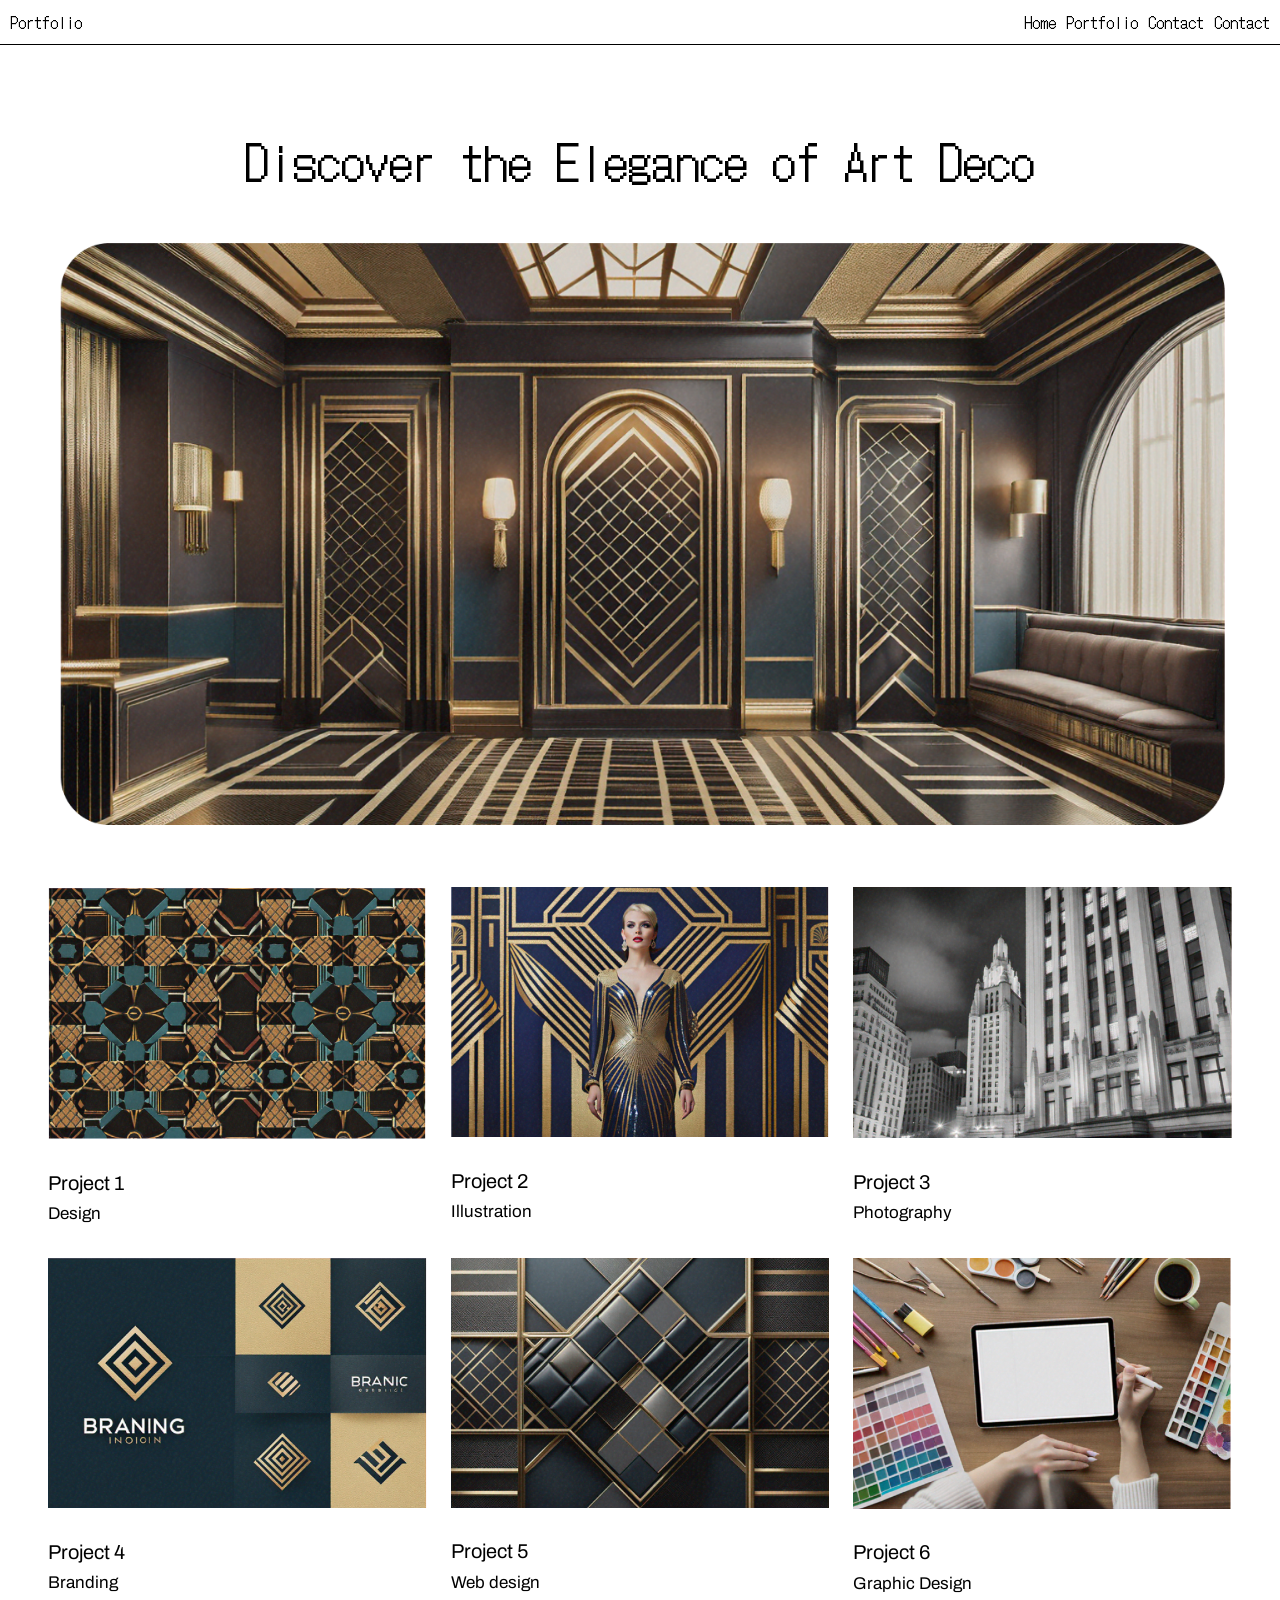
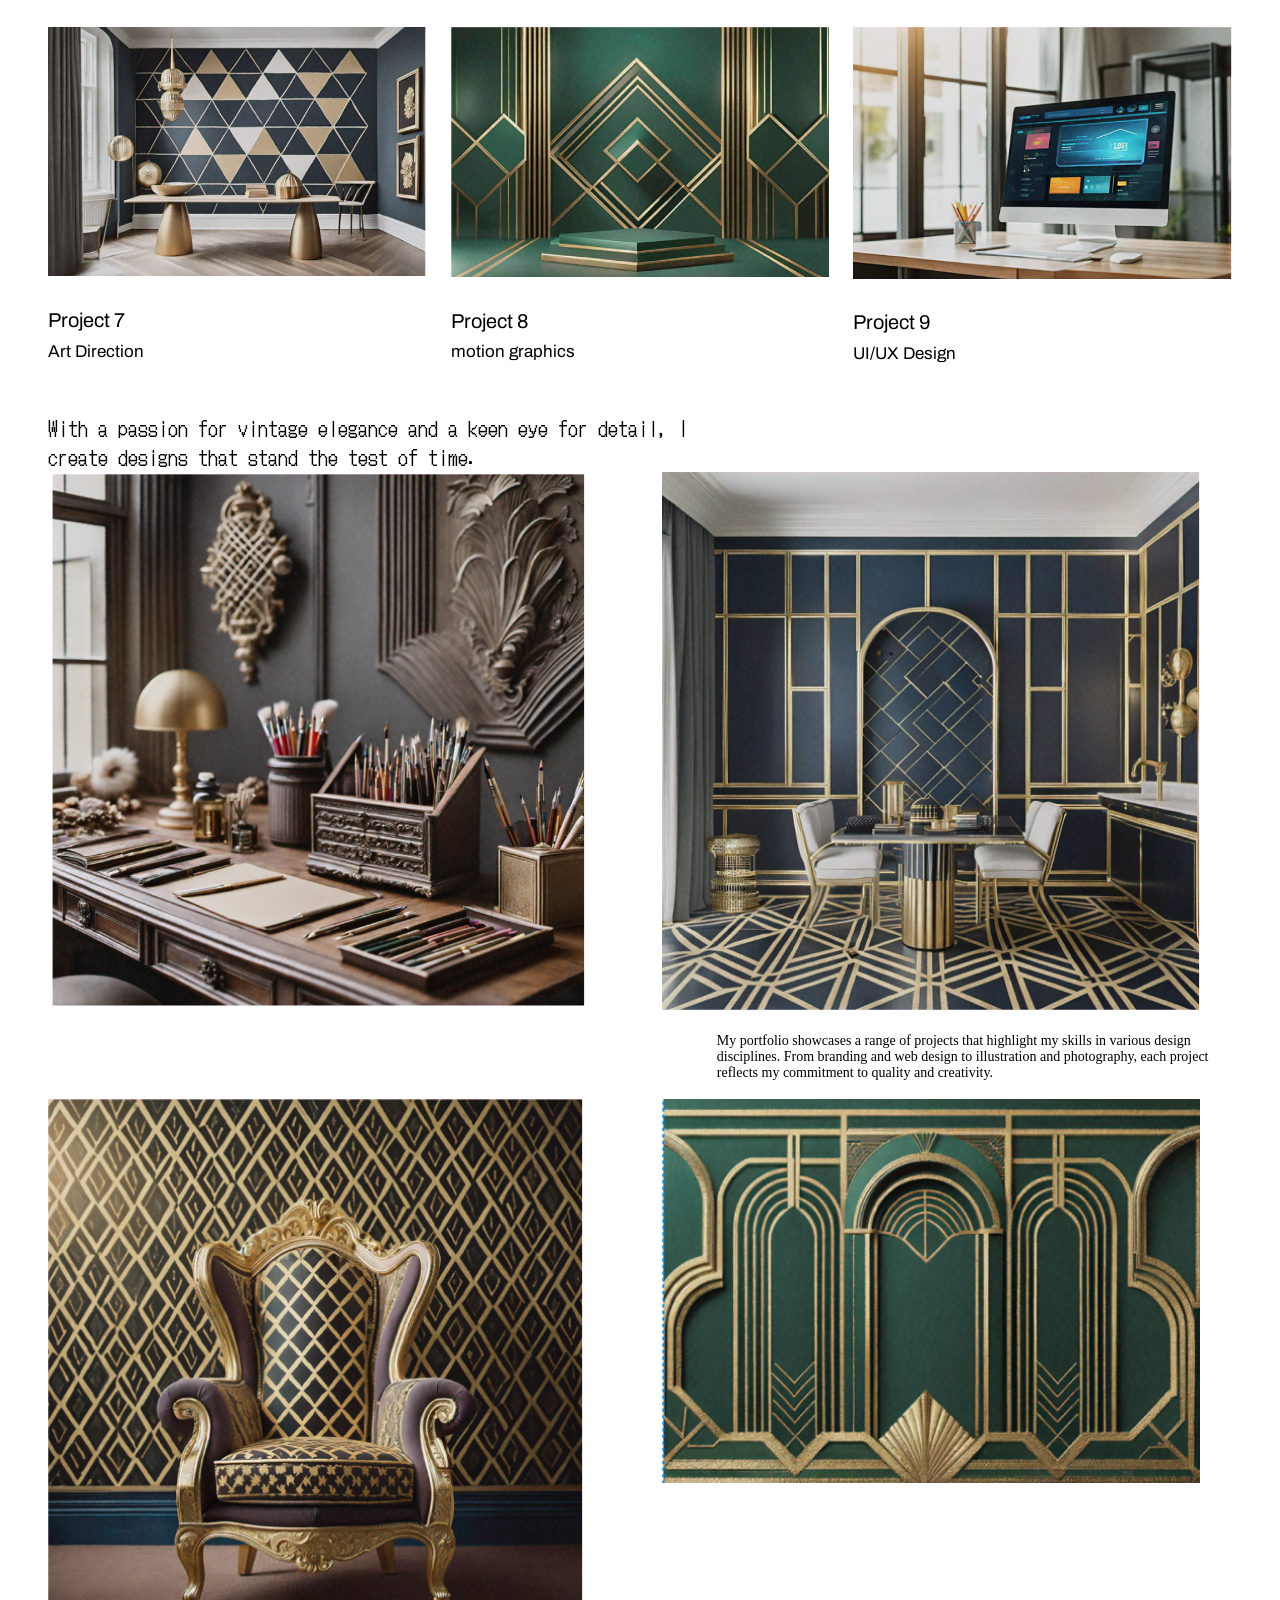
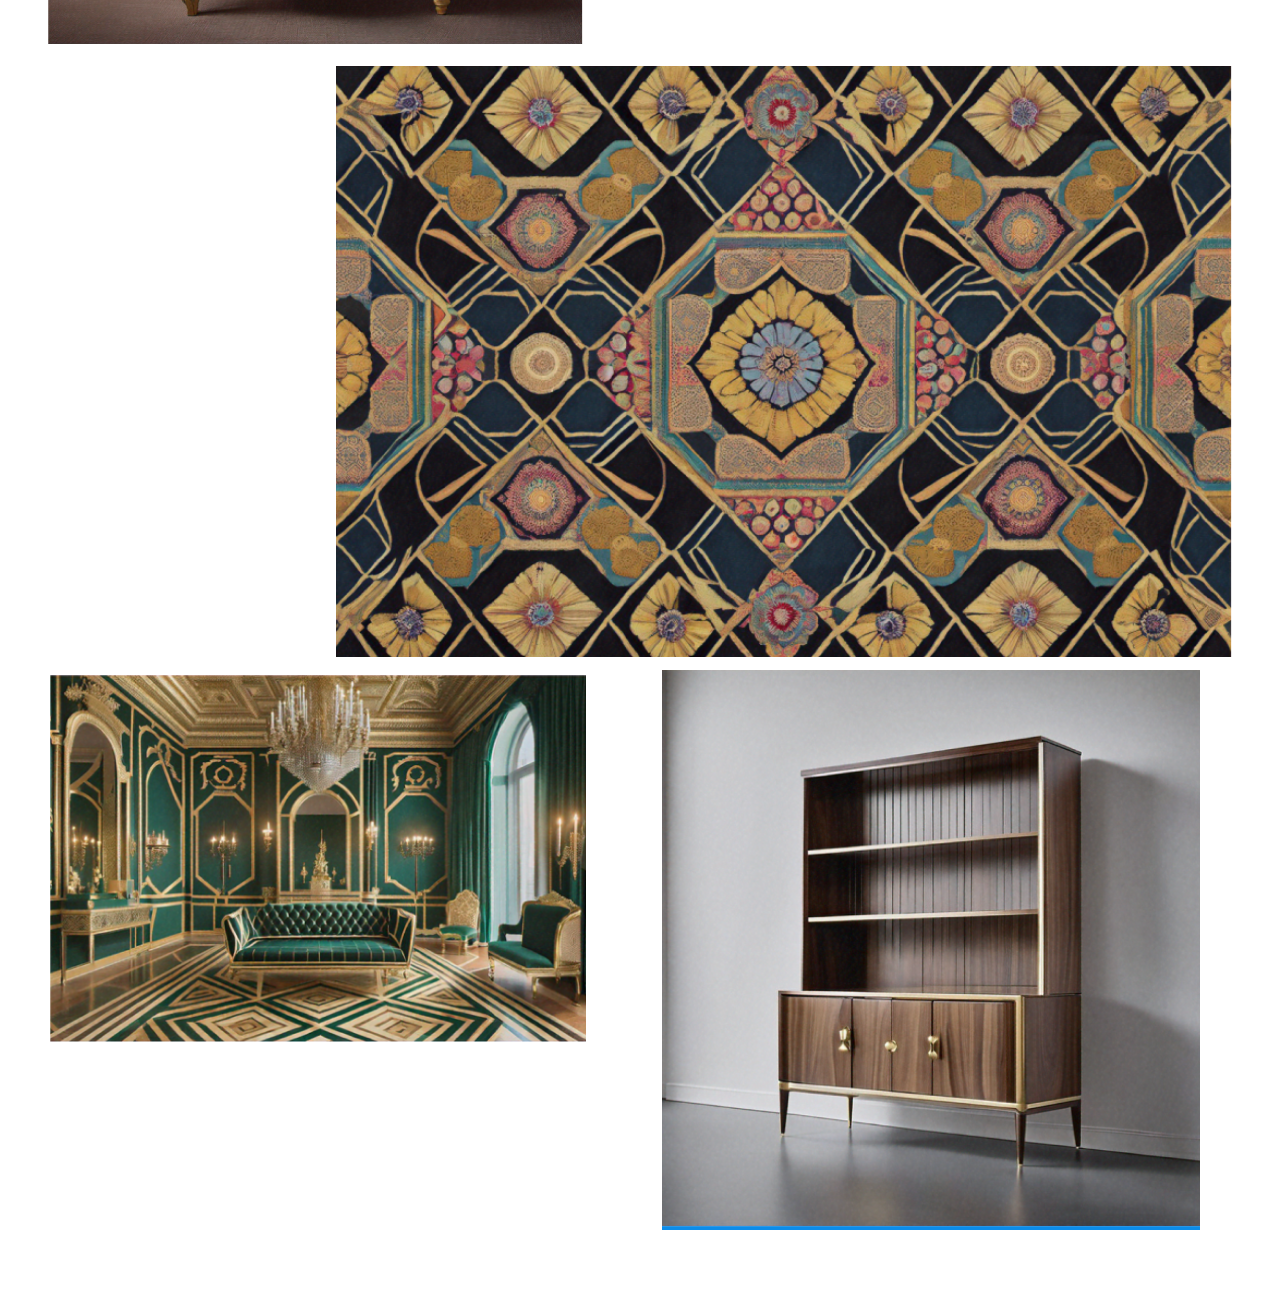
==== capstone.html @ 52e824f2 "First commit" ====
<!DOCTYPE html>
<html lang="en">
<head>
    <meta charset="UTF-8">
    <meta name="viewport" content="width=device-width, initial-scale=1.0">
    <title>Document</title>
    <link rel="stylesheet" href="./capstone.css">
    <link href='https://fonts.googleapis.com/css?family=DotGothic16' rel='stylesheet'>
    <link href='https://fonts.googleapis.com/css?family=Archivo' rel='stylesheet'>
</head>
<body>
    <header class="header">
        <div>Portfolio</div>
        <div class="header2">
            <div>Home</div>
            <div>Portfolio</div>
            <div>Contact</div>
            <div>Contact</div>
        </div>
    </header>
    <div class="main">
        <div class="main-header">
            <h1>Discover the Elegance of Art Deco</h1>
            <img src="image10.png" alt="">
        </div>

        <div class="main-grid">
            <div class="item">
                <img src="image1.png" alt="">
                <h4>Project 1</h4>
                <p>Design</p>
            </div>

            <div class="item">
                <img src="IMAGE2.png" alt="">
                <h4>Project 2</h4>
                <p>Illustration</p>
            </div>

            <div class="item">
                <img src="IMAGE3.png" alt="">
                <h4>Project 3</h4>
                <p>Photography</p>
            </div>

            <div class="item">
                <img src="image4.png" alt="">
                <h4>Project 4</h4>
                <p>Branding</p>
            </div>

            <div class="item">
                <img src="image5.png" alt="">
                <h4>Project 5</h4>
                <p>Web design</p>
            </div>

            <div class="item">
                <img src="image6.png" alt="">
                <h4>Project 6</h4>
                <p>Graphic Design</p>
            </div>

            <div class="item">
                <img src="image7.png" alt="">
                <h4>Project 7</h4>
                <p>Art Direction</p>
            </div>
            
            
            <div class="item">
                <img src="image8.png" alt="">
                <h4>Project 8</h4>
                <p>motion graphics</p>
            </div>
            
           
            <div class="item">
                <img src="image9.png" alt="">
                <h4>Project 9</h4>
                <p>UI/UX Design</p>
            </div>
       
        </div>
        <div class="main-caption">
            <div>With a passion for vintage elegance and a keen eye for detail, I create designs that stand the test of time.
            </div>
            
        </div>
        <div class="second-grid">
            <div class="second-item">
                <img src="image11.png" alt="">
            </div>
            <div class="third-item">
                <img src="image12.png" alt="">
                
            </div>
        </div>    
        <div class="third-grid">
            <p></p>
            <div>My portfolio showcases a range of projects that highlight my skills in various design disciplines. From branding and web design to illustration and photography, each project reflects my commitment to quality and creativity.</div>

        </div> 
        <div class="fourth-grid">
            <div class="fourth-item">
                <img src="./image 13.png" alt="">
                
            </div>
            <div class="fifth-item">
            <img src="image 14.png" alt="">
            </div>
        </div>
        <div class="fifth-grid">
            <div></div>
            <div class="sixth-item">
                <img src="image 15.png" alt="">
            </div>
        </div>        

        <div class="sixth-grid">
            <div class="seventh-item">
                <img src="image 17.png" alt="">

            </div>
            <div class="eighth-item">
                <img src="image 16.png" alt="">
            </div>


        </div>

      

       

            
       
            
    </div>
        
    
</body>
</html>
---- capstone.css ----
body{
    padding: 0;
    margin: 0;
   
   
}
.header{
    display: flex;
    justify-content: space-between;
    border-bottom: 1px solid black;
    padding: 10px ; 
    font-family: 'DotGothic16';   
   
}
.header2{
    display: flex;
    justify-content: space-evenly;
    gap: 10px;
    font-family: 'DotGothic16';
}
h1{
    font-family: 'DotGothic16';
    font-weight: 400;
    text-align: center;

    
   
    
}
.main{
    padding: 48px;
}
.main-header{
    text-align: center;
    font-weight: 400;
    font-size: x-large;


}
.main-header img{
    width: 100%;
    border-radius: 20px;
    margin-bottom: 40px;
    border: 1px solid #00000000;
  
    

    
}
.main-grid{
    display: grid;
    grid-template-columns: repeat(3,1fr);
    grid-gap: 1.5rem;
    
    
    
}

    
    

h4{
    line-height: 24%;
    font-size: 20px;
    font-family: 
    "Archivo";
    
    margin-top: 10%;
    font-weight: 400;
}
p{
    line-height: 24%;
    font-size: 17px;
    font-family: 
    "Archivo";
    font-weight: 400;
   
}
.item img{
    width: 100%;
}
.main-caption{
    
    
    width: 50vw;
    margin-top: 2em;
    font-family: 'DotGothic16'; 
    font-size: 20px;  
    font-weight: 400;
    color: #000000;

   
}
.second-grid{
    display:flex;
    width: 90vw;
    justify-content: space-between;
}
.second-grid img{
    width: 42vw;
    margin-bottom: 2vh;
}
.third-grid{
    display: grid;
    grid-template-columns: repeat(2,1fr);
    margin-bottom: 2vh;
    gap: 12vw;

}
.fourth-grid{
    display:flex;
    width: 90vw;
    justify-content: space-between;
}
.fourth-grid img{
    width: 42vw;
    margin-bottom: 2vh;
}
.fifth-item img{
    height: 30vw;
}
.fifth-grid{
    display: grid;
    grid-template-columns: 1fr 3fr;
    margin-bottom: 1vh;

}
.sixth-item{
    width: 90vw;
    text-align: right;
    padding: 0;
}
.sixth-item img{
    width: 70vw;
}
.sixth-grid{
    display:flex;
    width: 90vw;
    justify-content: space-between;

}
.sixth-grid img{
    width: 42vw;
    margin-bottom: 2vh;
}
.third-grid div{
    font-size: 14px;
    font-style: Archivo;
    margin: 0px;
}
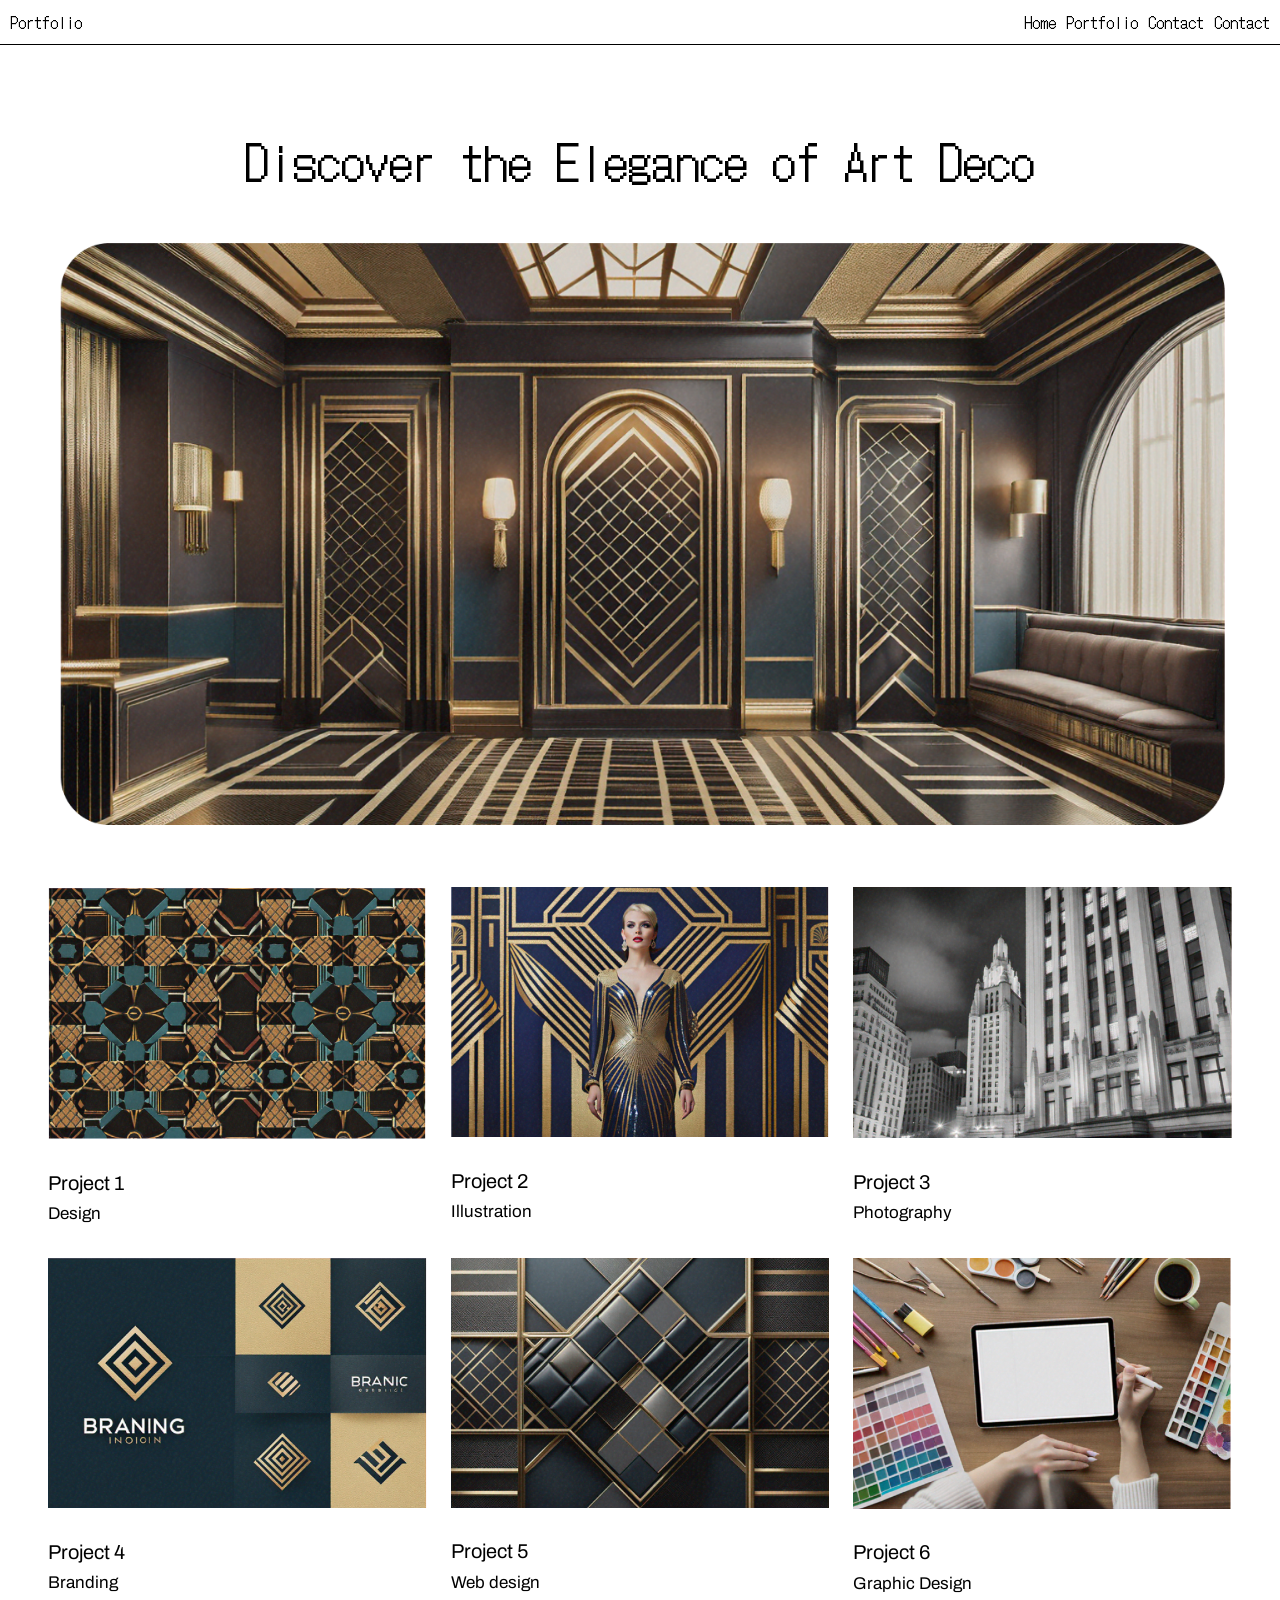
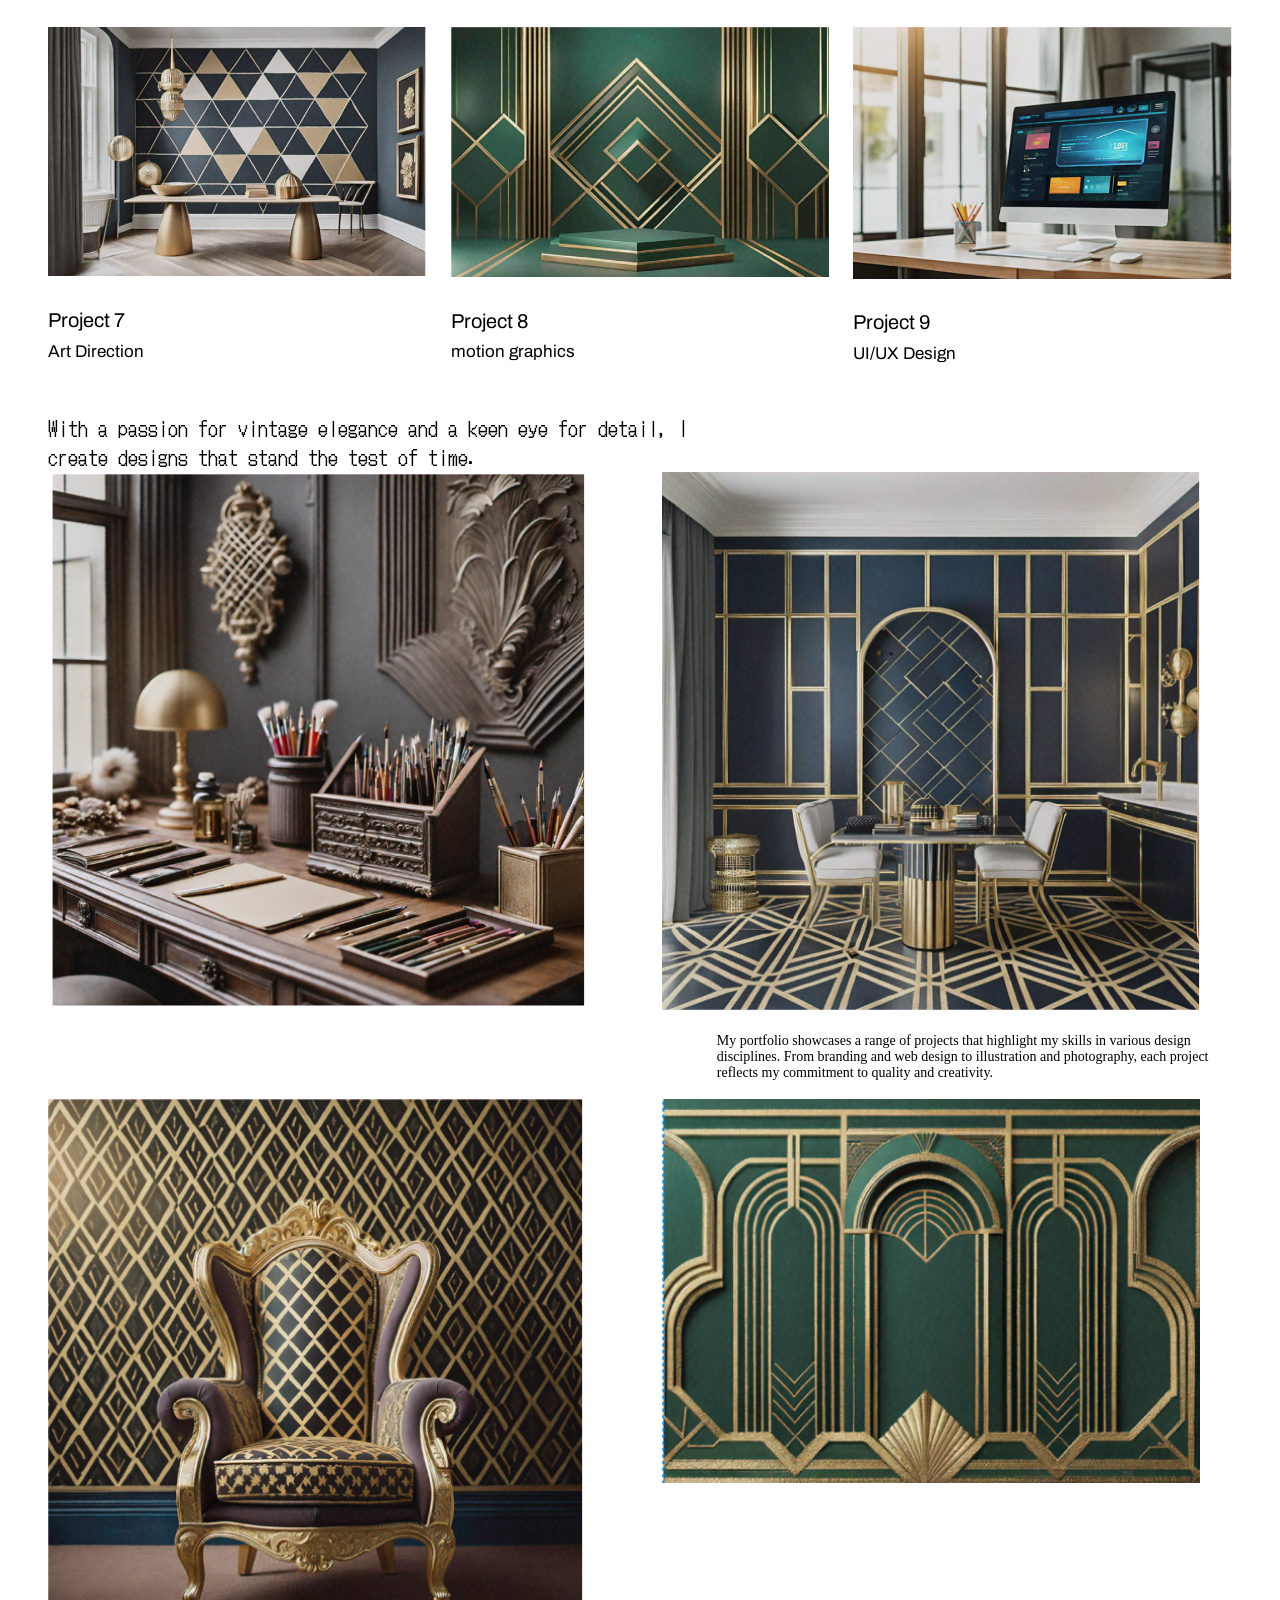
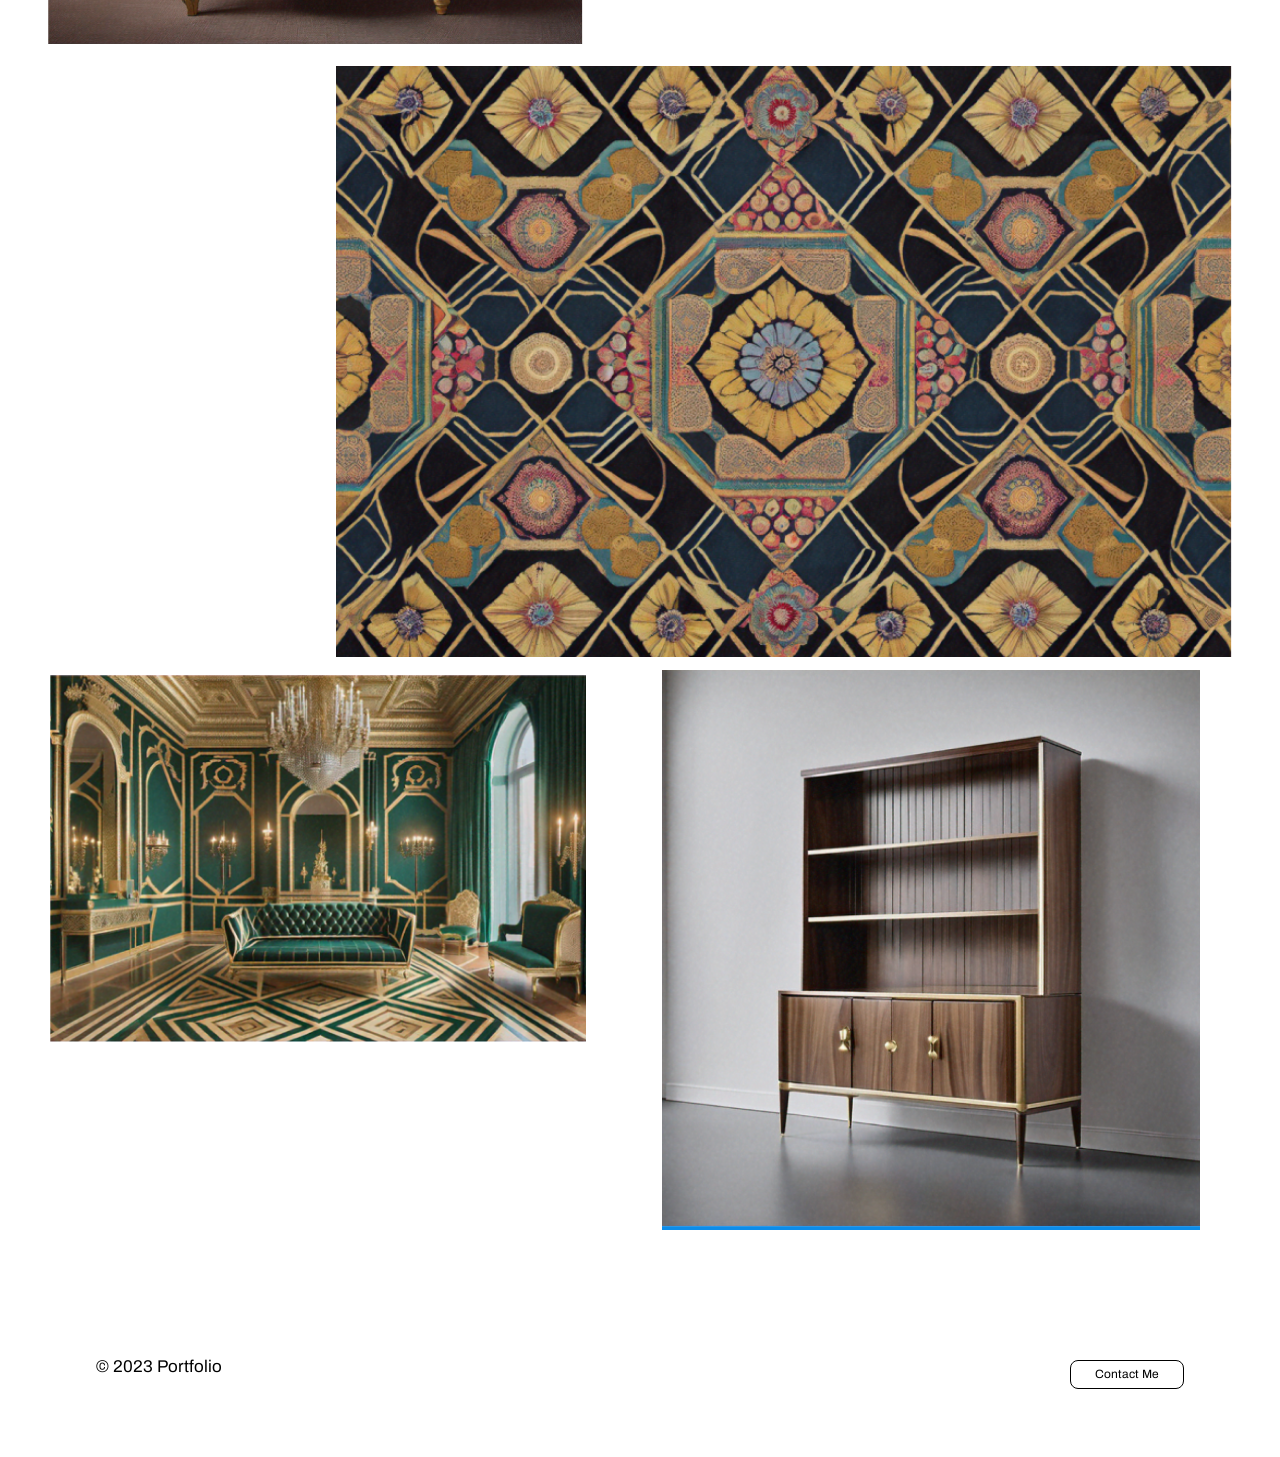
==== commit df5880af: "footer comit" ====
--- a/capstone.html
+++ b/capstone.html
@@ -128,6 +128,11 @@
 
 
         </div>
+        <footer>
+            <p class="footer-text">© 2023 Portfolio</p>
+            <p class="contact-button">Contact Me</p>
+        </footer>
+
 
       
 
--- a/capstone.css
+++ b/capstone.css
@@ -148,6 +148,27 @@
     font-style: Archivo;
     margin: 0px;
 }
+footer{
+    display: flex;
+    justify-content: space-between;
+    padding: 96px 48px 8px 48px;
+  }
+  .footer-text{
+   gap: 32px;
+  }
+  .contact-button {
+    color:#000000;
+    border: 1px solid #000000;
+    border-radius: 8px;
+    padding: 12px 24px;
+    font-size: 12px;
+    cursor: pointer;
+    transition: background-color 0.3s ease, transform 0.3s ease;
+  }
+  .contact-button:hover {
+    background-color: rgba(214, 221, 230, 0.1);
+    transform: scale(1.05);
+  }
 
 
 
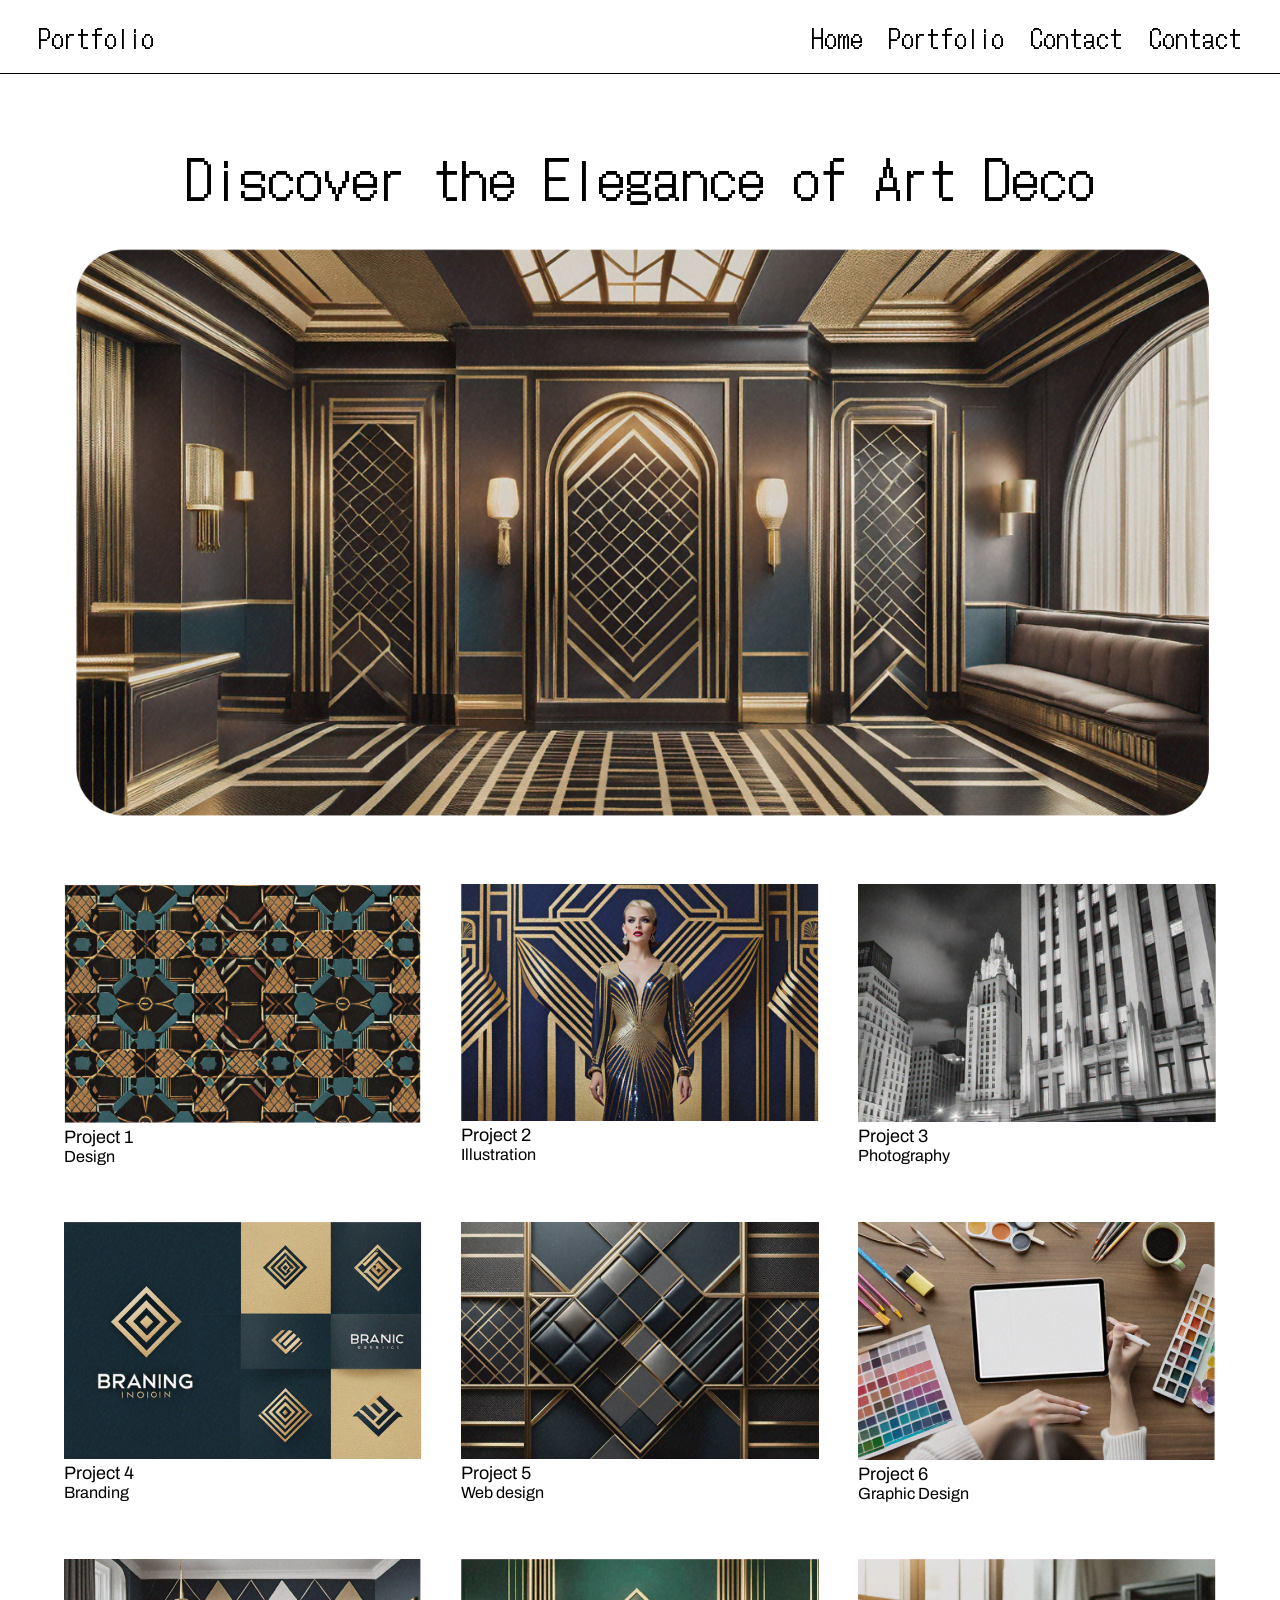
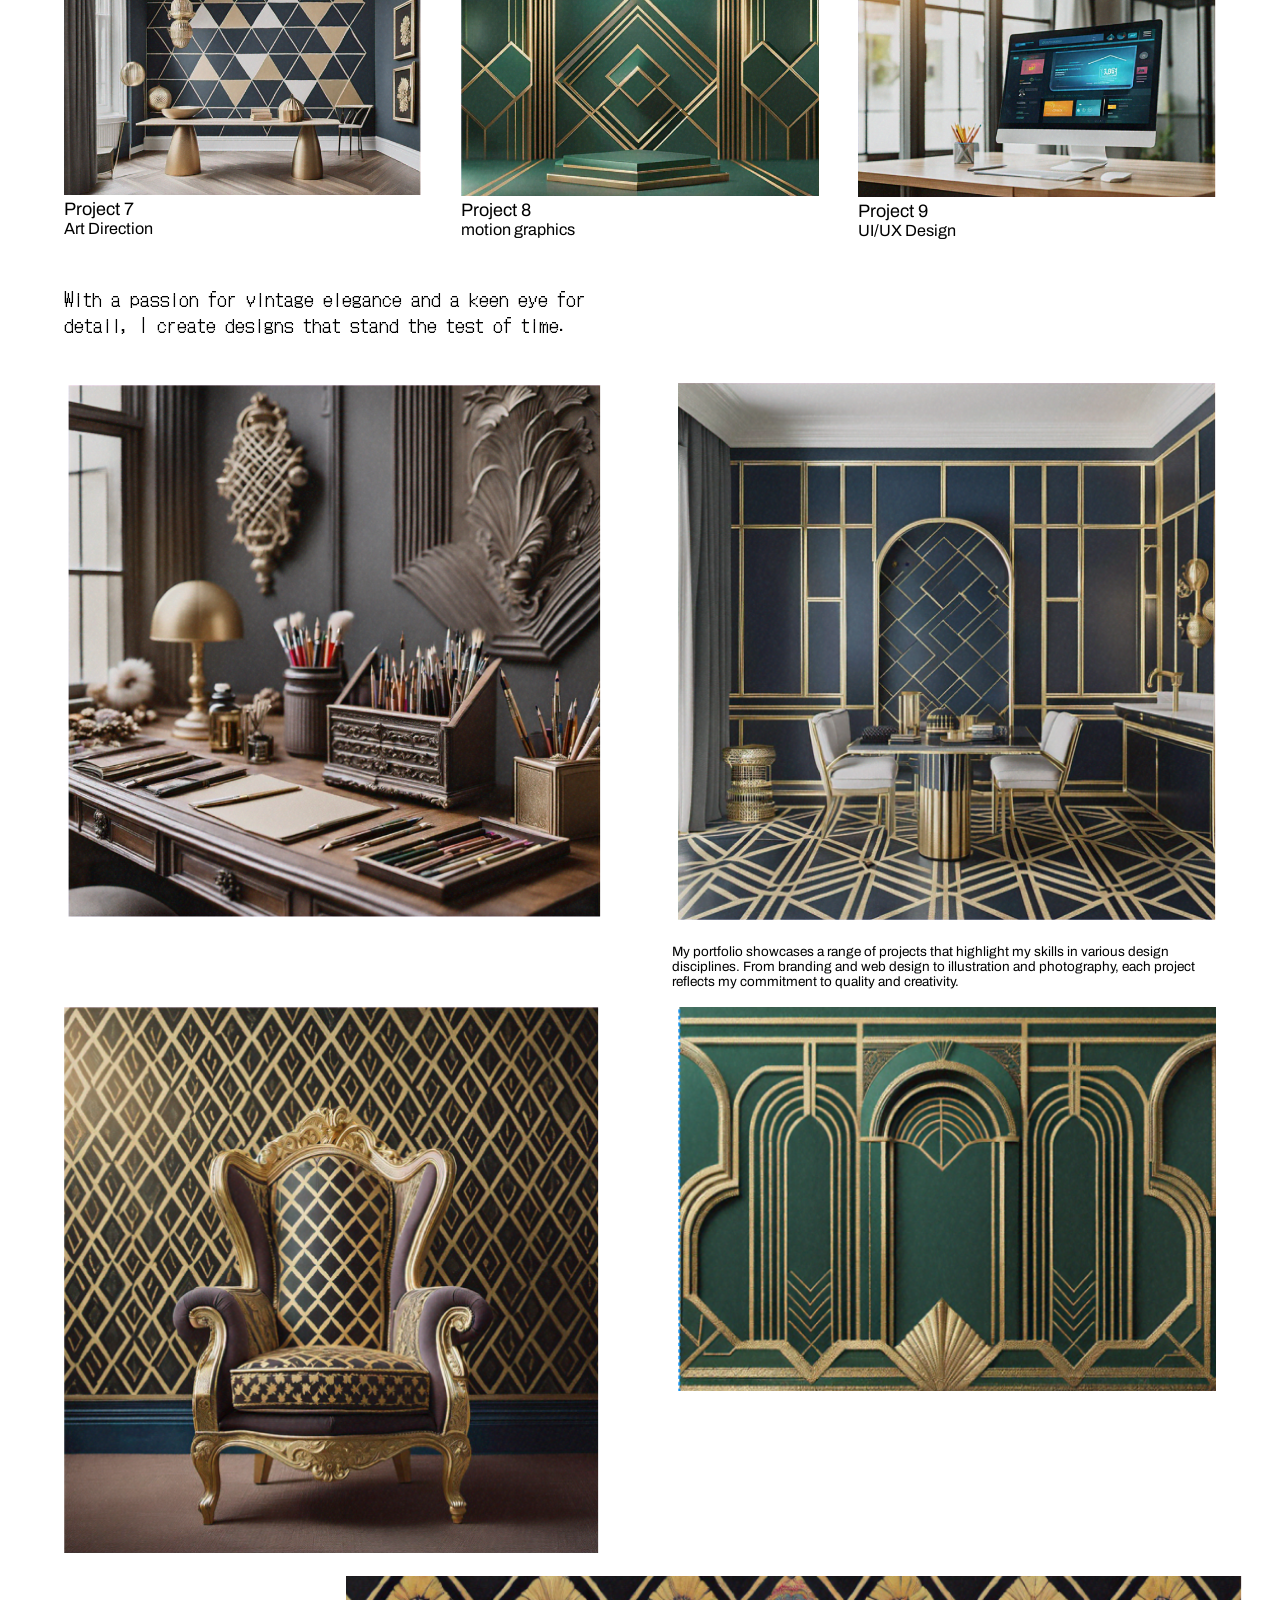
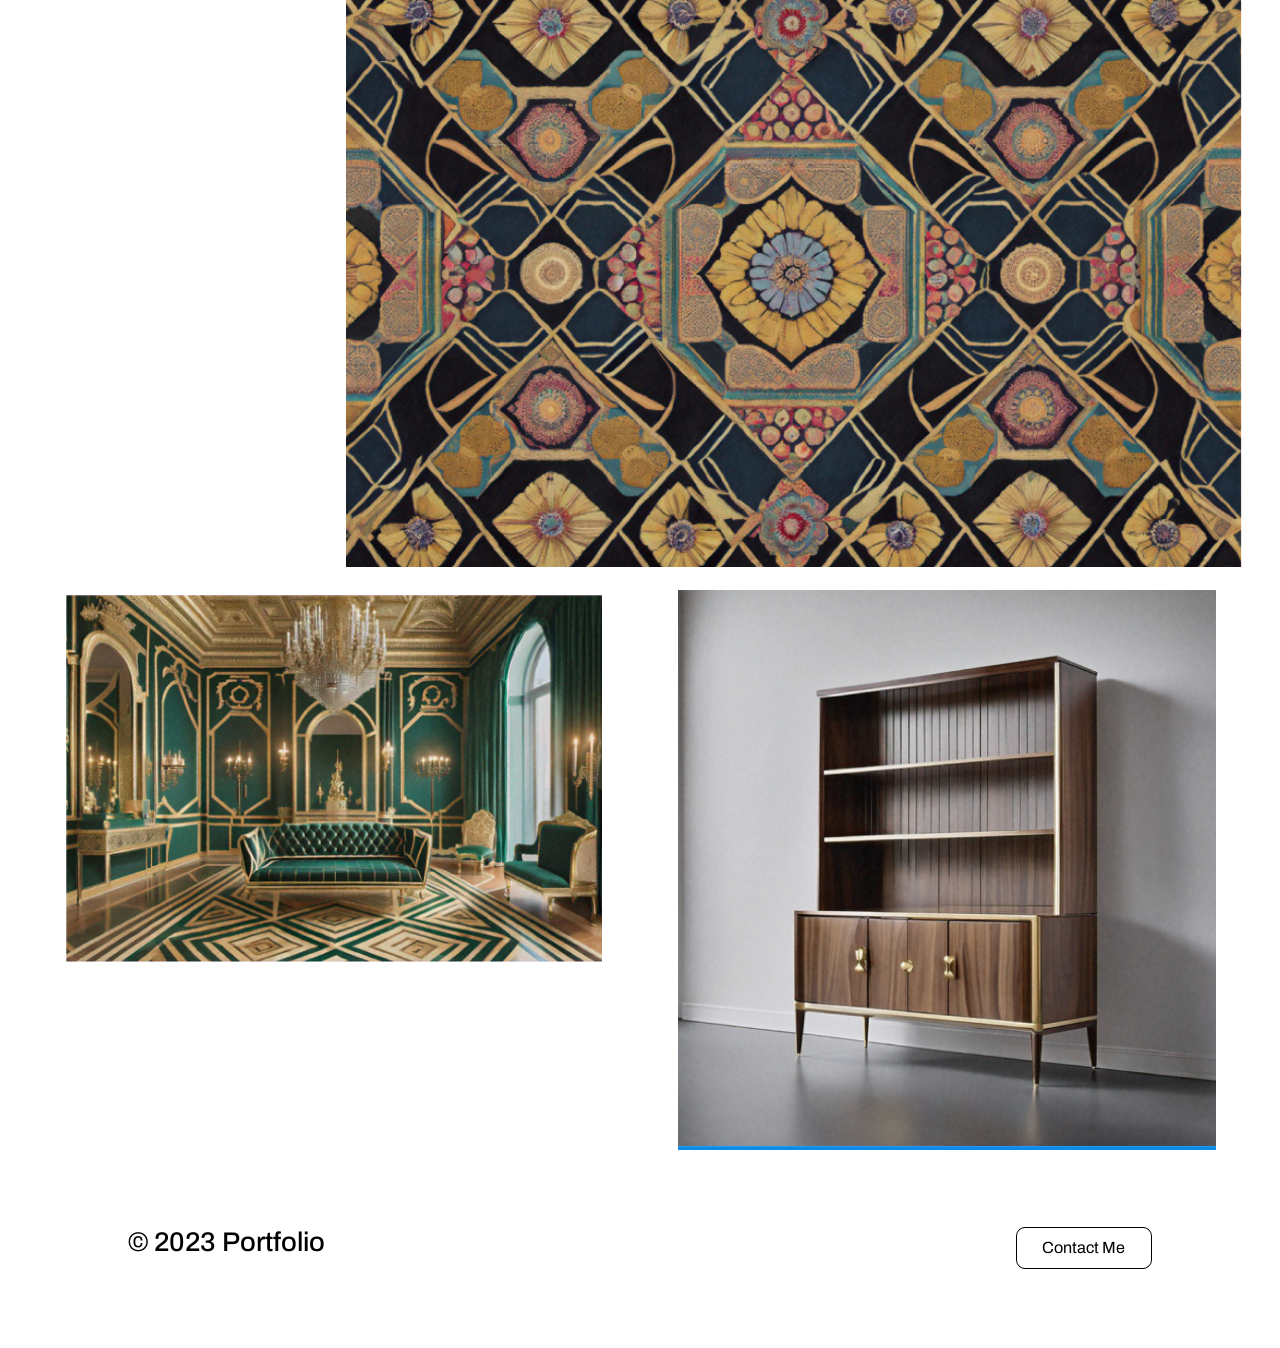
==== commit 096f9043: "last 2nd comit" ====
--- a/capstone.html
+++ b/capstone.html
@@ -132,16 +132,12 @@
             <p class="footer-text">© 2023 Portfolio</p>
             <p class="contact-button">Contact Me</p>
         </footer>
-
-
-      
-
-       
-
+    
             
-       
             
     </div>
+  
+   
         
     
 </body>
--- a/capstone.css
+++ b/capstone.css
@@ -1,175 +1,185 @@
-body{
+body {
     padding: 0;
     margin: 0;
-   
-   
+    font-family: 'DotGothic16';
+    box-sizing: border-box;
 }
-.header{
+.header {
     display: flex;
     justify-content: space-between;
-    border-bottom: 1px solid black;
-    padding: 10px ; 
-    font-family: 'DotGothic16';   
-   
+    border-bottom: 0.2vh solid black;
+    padding: 2vh 3vw;
+    font-family: 'DotGothic16';
+    font-size: 2vw;
 }
-.header2{
+
+.header2 {
     display: flex;
     justify-content: space-evenly;
-    gap: 10px;
+    gap: 2vw;
     font-family: 'DotGothic16';
+    font-size:2vw ;
+    font-weight: 400;
 }
-h1{
+
+h1 {
     font-family: 'DotGothic16';
     font-weight: 400;
     text-align: center;
+    margin: 2vh 0;
+}
 
-    
-   
-    
+.main {
+    padding: 5vh 5vw;
 }
-.main{
-    padding: 48px;
-}
-.main-header{
+
+.main-header {
     text-align: center;
     font-weight: 400;
-    font-size: x-large;
+    font-size: 3vh;
+}
 
+.main-header img {
+    width: 100%;
+    border-radius: 2vh;
+    margin-bottom: 5vh;
+    border: 0.1vh solid transparent;
+}
 
-}
-.main-header img{
-    width: 100%;
-    border-radius: 20px;
-    margin-bottom: 40px;
-    border: 1px solid #00000000;
-  
-    
-
-    
-}
-.main-grid{
+.main-grid {
     display: grid;
     grid-template-columns: repeat(3,1fr);
-    grid-gap: 1.5rem;
-    
-    
-    
+    gap: 3vw;
 }
 
-    
-    
+h4 {
+    line-height: 2vh;
+    font-size: 2vh;
+    font-family: "Archivo";
+    margin-top: 0;
+    font-weight: 400;
+    margin-bottom: 0;
+}
 
-h4{
-    line-height: 24%;
-    font-size: 20px;
-    font-family: 
-    "Archivo";
-    
-    margin-top: 10%;
+p {
+    line-height: 2.4vh;
+    font-size: 1.8vh;
+    font-family: "Archivo";
     font-weight: 400;
+    margin-top: 0;
 }
-p{
-    line-height: 24%;
-    font-size: 17px;
-    font-family: 
-    "Archivo";
-    font-weight: 400;
-   
-}
-.item img{
+
+.item img {
     width: 100%;
 }
-.main-caption{
-    
-    
-    width: 50vw;
-    margin-top: 2em;
-    font-family: 'DotGothic16'; 
-    font-size: 20px;  
+
+.main-caption {
+    width: 45vw;
+    margin-top: 3vh;
+    font-family: 'DotGothic16';
+    font-size: 2vh;
     font-weight: 400;
     color: #000000;
+    margin-bottom: 5vh;
+}
 
-   
-}
-.second-grid{
-    display:flex;
+.second-grid {
+    display: flex;
+    flex-wrap: wrap;
     width: 90vw;
     justify-content: space-between;
 }
-.second-grid img{
+
+.second-grid img {
     width: 42vw;
     margin-bottom: 2vh;
 }
-.third-grid{
+
+.third-grid {
     display: grid;
-    grid-template-columns: repeat(2,1fr);
+    grid-template-columns: repeat(auto-fit, minmax(40vw, 1fr));
+    gap: 5vw;
     margin-bottom: 2vh;
-    gap: 12vw;
+}
 
-}
-.fourth-grid{
-    display:flex;
+.fourth-grid {
+    display: flex;
+    flex-wrap: wrap;
     width: 90vw;
     justify-content: space-between;
 }
-.fourth-grid img{
+
+.fourth-grid img {
     width: 42vw;
     margin-bottom: 2vh;
 }
-.fifth-item img{
+
+.fifth-item img {
     height: 30vw;
 }
-.fifth-grid{
+
+.fifth-grid {
     display: grid;
     grid-template-columns: 1fr 3fr;
-    margin-bottom: 1vh;
+    gap: 2vw;
+    margin-bottom: 2vh;
+}
 
-}
-.sixth-item{
+.sixth-item {
     width: 90vw;
     text-align: right;
     padding: 0;
 }
-.sixth-item img{
+
+.sixth-item img {
     width: 70vw;
 }
-.sixth-grid{
-    display:flex;
+
+.sixth-grid {
+    display: flex;
+    flex-wrap: wrap;
     width: 90vw;
     justify-content: space-between;
+}
 
-}
-.sixth-grid img{
+.sixth-grid img {
     width: 42vw;
     margin-bottom: 2vh;
 }
-.third-grid div{
-    font-size: 14px;
-    font-style: Archivo;
+
+.third-grid div {
+    font-size: 1.5vh;
+    font-family: "Archivo";
     margin: 0px;
 }
-footer{
+
+footer {
     display: flex;
+    flex-wrap: wrap;
     justify-content: space-between;
-    padding: 96px 48px 8px 48px;
-  }
-  .footer-text{
-   gap: 32px;
-  }
-  .contact-button {
-    color:#000000;
-    border: 1px solid #000000;
-    border-radius: 8px;
-    padding: 12px 24px;
-    font-size: 12px;
+    padding: 6vh 5vw 2vh 5vw;
+    align-items: center;
+   
+}
+
+.footer-text {
+   
+    font-weight: 500;
+    font-size: 3vh;
+}
+
+.contact-button {
+    color: #000000;
+    border: 0.1vh solid #000000;
+    border-radius: 1vh;
+    padding: 1vh 2vw;
+    font-size: 1.8vh;
     cursor: pointer;
     transition: background-color 0.3s ease, transform 0.3s ease;
-  }
-  .contact-button:hover {
+}
+
+.contact-button:hover {
     background-color: rgba(214, 221, 230, 0.1);
     transform: scale(1.05);
-  }
+}
 
-
-
-
